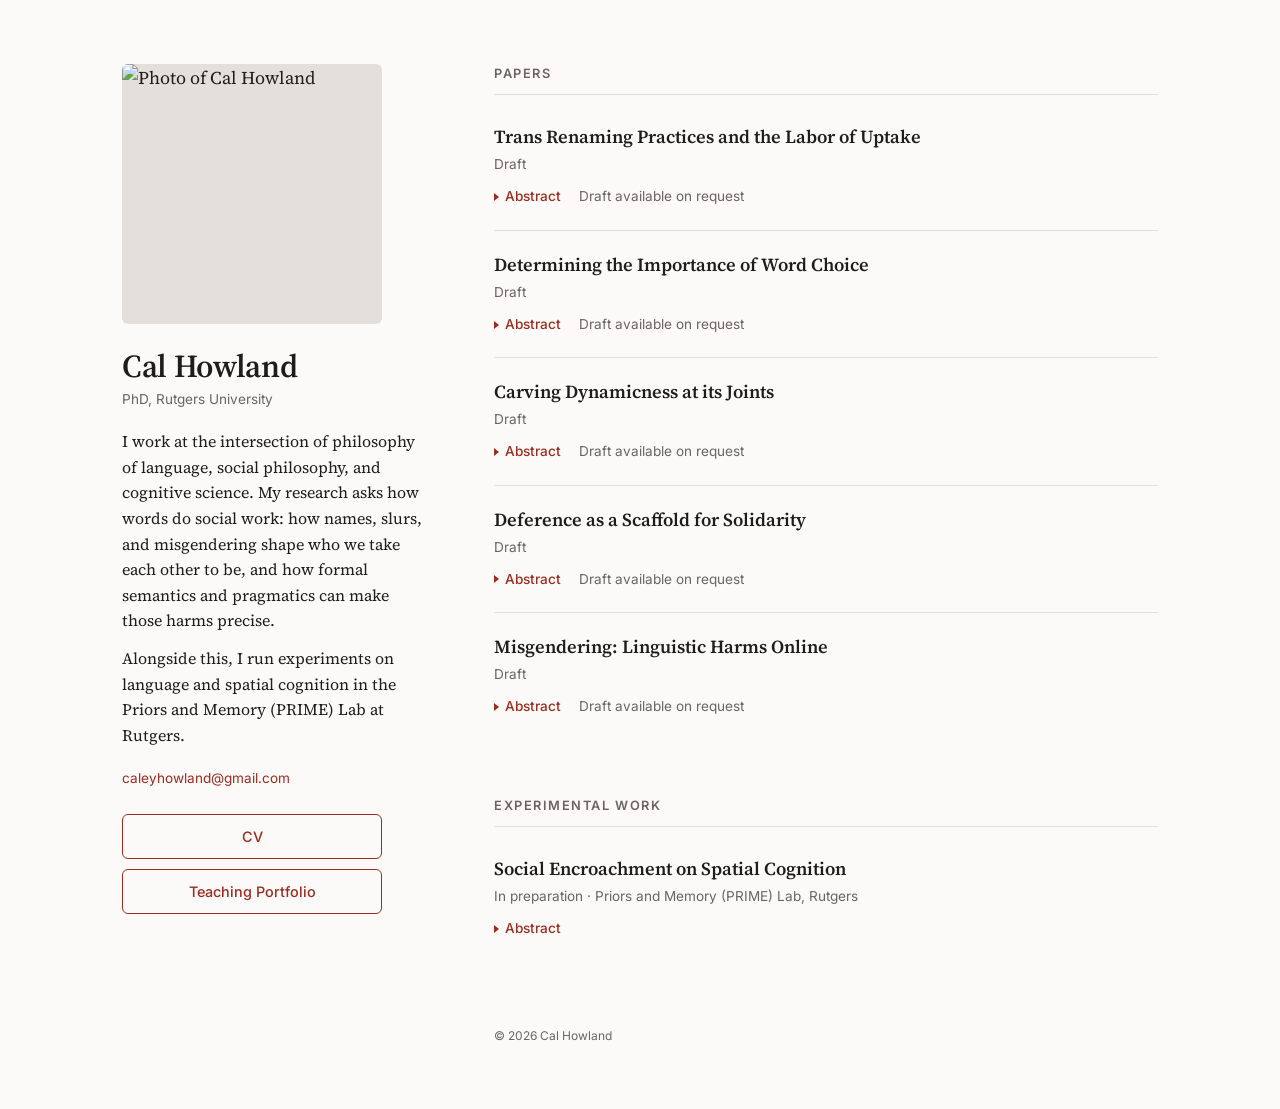
==== index.html @ 6ff183d9 "Add files via upload" ====
<!DOCTYPE html>
<html lang="en">
<head>
  <meta charset="utf-8">
  <meta name="viewport" content="width=device-width, initial-scale=1">
  <title>Cal Howland</title>
  <meta name="description" content="Cal Howland — philosophy of language, social philosophy, and cognitive science.">
  <link rel="preconnect" href="https://fonts.googleapis.com">
  <link rel="preconnect" href="https://fonts.gstatic.com" crossorigin>
  <link href="https://fonts.googleapis.com/css2?family=Inter:wght@400;500;600&family=Source+Serif+4:ital,opsz,wght@0,8..60,400;0,8..60,600;1,8..60,400&display=swap" rel="stylesheet">
  <link rel="stylesheet" href="style.css">
</head>
<body>
  <div class="wrapper">

    <!-- ===================== LEFT: photo + bio + links ===================== -->
    <aside class="sidebar">
      <!-- Replace images/profile.jpg with your own photo (square crops look best). -->
      <img class="photo" src="images/profile.jpg" alt="Photo of Cal Howland">

      <h1 class="name"><a href="index.html">Cal Howland</a></h1>
      <p class="role">PhD, Rutgers University</p>

      <div class="bio">
        <p>I work at the intersection of philosophy of language, social philosophy, and cognitive science. My research asks how words do social work: how names, slurs, and misgendering shape who we take each other to be, and how formal semantics and pragmatics can make those harms precise.</p>
        <p>Alongside this, I run experiments on language and spatial cognition in the Priors and Memory (PRIME) Lab at Rutgers.</p>
      </div>

      <p class="contact">
        <a href="mailto:caleyhowland@gmail.com">caleyhowland@gmail.com</a>
      </p>

      <nav class="buttons">
        <!-- Put your CV in the files/ folder with this exact name, or change the link. -->
        <a class="button" href="files/Howland_CV.pdf" target="_blank" rel="noopener">CV</a>
        <a class="button" href="teaching.html">Teaching Portfolio</a>
      </nav>
    </aside>

    <!-- ===================== RIGHT: papers ===================== -->
    <main>

      <section>
        <h2>Papers</h2>

        <!--
          HOW TO ADD A PAPER: copy one <article class="entry"> ... </article> block.
          - Status line goes in .entry-meta (e.g., "Under review", "Forthcoming in <em>Journal</em>").
          - To link a draft, put the PDF in files/ and use: <a href="files/your-draft.pdf">Draft (PDF)</a>
          - If you'd rather not post a draft, keep: <span class="note">Draft available on request</span>
        -->

        <article class="entry">
          <h3 class="entry-title">Trans Renaming Practices and the Labor of Uptake</h3>
          <p class="entry-meta">Draft</p>
          <div class="entry-links">
            <details>
              <summary>Abstract</summary>
              <div class="abstract">
                <p>[Placeholder — replace with your abstract.] This paper argues that trans renaming is a replacement speech practice, and that this distinguishes chosen names from nicknames and other "go-by" names. Engaging Camp (2025) and Nowak &amp; Michaelson (2025), I examine what successful renaming requires of a speech community, and the labor of securing uptake that falls on the person renamed.</p>
              </div>
            </details>
            <span class="note">Draft available on request</span>
          </div>
        </article>

        <article class="entry">
          <h3 class="entry-title">Determining the Importance of Word Choice</h3>
          <p class="entry-meta">Draft</p>
          <div class="entry-links">
            <details>
              <summary>Abstract</summary>
              <div class="abstract">
                <p>[Placeholder — replace with your abstract.] This paper extends Simons et al.'s (2010) QUD-based notion of at-issueness to sub-propositional and expressive content, using slurs as a central case study. I propose a neutral-counterpart substitution diagnostic and a tripartite distinction between strongly, weakly, and not at-issue content, and apply it to Potts's classes of expressives.</p>
              </div>
            </details>
            <span class="note">Draft available on request</span>
          </div>
        </article>

        <article class="entry">
          <h3 class="entry-title">Carving Dynamicness at its Joints</h3>
          <p class="entry-meta">Draft</p>
          <div class="entry-links">
            <details>
              <summary>Abstract</summary>
              <div class="abstract">
                <p>[Placeholder — replace with your abstract.] Rothschild and Yalcin characterize static semantic systems by idempotence and commutativity; van Benthem characterizes them by eliminativity and distributivity. It is natural to read the former as a conservative extension of the latter. I argue that the two criteria diverge within van Benthem's own domain, and I relate Rothschild and Yalcin's representation theorem to Cayley's theorem.</p>
              </div>
            </details>
            <span class="note">Draft available on request</span>
          </div>
        </article>

        <article class="entry">
          <!-- Working title — change to your real title. -->
          <h3 class="entry-title">Deference as a Scaffold for Solidarity</h3>
          <p class="entry-meta">Draft</p>
          <div class="entry-links">
            <details>
              <summary>Abstract</summary>
              <div class="abstract">
                <p>[Placeholder — replace with your abstract.] Responding to Hannon (2025) on standpoint epistemology, I argue that deference can function as a practical scaffold for solidarity, rather than requiring prior moral understanding. Using ACT UP during the AIDS crisis as a central case, contrasted with GMHC, I distinguish "praxis-to-principles" from "principles-to-praxis" models of coalition.</p>
              </div>
            </details>
            <span class="note">Draft available on request</span>
          </div>
        </article>

        <article class="entry">
          <h3 class="entry-title">Misgendering: Linguistic Harms Online</h3>
          <p class="entry-meta">Draft</p>
          <div class="entry-links">
            <details>
              <summary>Abstract</summary>
              <div class="abstract">
                <p>[Placeholder — replace with your abstract.] This paper examines the role online platforms play in misgendering.</p>
              </div>
            </details>
            <span class="note">Draft available on request</span>
          </div>
        </article>
      </section>

      <section>
        <h2>Experimental Work</h2>

        <article class="entry">
          <h3 class="entry-title">Social Encroachment on Spatial Cognition</h3>
          <p class="entry-meta">In preparation · Priors and Memory (PRIME) Lab, Rutgers</p>
          <div class="entry-links">
            <details>
              <summary>Abstract</summary>
              <div class="abstract">
                <p>[Placeholder — replace with your abstract.] How do social features shape cognitive maps? Across a pilot and two experimental runs, participants placed countries on an empty map, chose nearest neighbours, ranked distances, and rated sentences using relative locative terms such as <em>left</em> and <em>right</em>.</p>
              </div>
            </details>
          </div>
        </article>
      </section>

      <footer>
        &copy; 2026 Cal Howland
      </footer>
    </main>

  </div>
</body>
</html>
---- style.css ----
/* ------------------------------------------------------------------
   Cal Howland — academic site
   Edit the colour variables below to retheme the whole site.
   ------------------------------------------------------------------ */

:root {
  --bg: #fbfaf8;
  --ink: #1f1d1b;
  --muted: #6b6560;
  --rule: #e4dfda;
  --accent: #9b2c1f;        /* deep red — links, buttons, highlights */
  --accent-soft: #f6ebe8;
  --card: #ffffff;
  --serif: "Source Serif 4", Georgia, "Times New Roman", serif;
  --sans: "Inter", -apple-system, BlinkMacSystemFont, "Segoe UI", sans-serif;
}

@media (prefers-color-scheme: dark) {
  :root {
    --bg: #171615;
    --ink: #ece8e4;
    --muted: #a39d97;
    --rule: #33302d;
    --accent: #e08a76;
    --accent-soft: #2a1f1c;
    --card: #1e1c1b;
  }
}

* { box-sizing: border-box; }

html { -webkit-text-size-adjust: 100%; }

body {
  margin: 0;
  background: var(--bg);
  color: var(--ink);
  font-family: var(--serif);
  font-size: 18px;
  line-height: 1.6;
}

a { color: var(--accent); text-decoration: none; }
a:hover { text-decoration: underline; text-underline-offset: 3px; }

/* ---------- Layout: sidebar | main ---------- */

.wrapper {
  max-width: 1100px;
  margin: 0 auto;
  padding: 64px 32px;
  display: grid;
  grid-template-columns: 300px 1fr;
  gap: 72px;
  align-items: start;
}

.sidebar {
  position: sticky;
  top: 48px;
}

/* ---------- Sidebar ---------- */

.photo {
  width: 100%;
  max-width: 260px;
  aspect-ratio: 1 / 1;
  object-fit: cover;
  border-radius: 6px;
  display: block;
  background: var(--rule);
}

.name {
  font-size: 2rem;
  line-height: 1.15;
  font-weight: 600;
  margin: 24px 0 4px;
  letter-spacing: -0.01em;
}

.name a { color: inherit; }
.name a:hover { text-decoration: none; }

.role {
  font-family: var(--sans);
  font-size: 0.85rem;
  color: var(--muted);
  margin: 0 0 20px;
  line-height: 1.5;
}

.bio {
  font-size: 1rem;
  margin: 0 0 20px;
}

.bio p { margin: 0 0 12px; }

.contact {
  font-family: var(--sans);
  font-size: 0.85rem;
  margin: 0 0 24px;
  word-break: break-word;
}

.buttons {
  display: flex;
  flex-direction: column;
  gap: 10px;
  max-width: 260px;
}

.button {
  display: block;
  text-align: center;
  font-family: var(--sans);
  font-size: 0.9rem;
  font-weight: 500;
  padding: 10px 16px;
  border: 1.5px solid var(--accent);
  border-radius: 6px;
  color: var(--accent);
  transition: background 0.15s, color 0.15s;
}

.button:hover,
.button.current {
  background: var(--accent);
  color: var(--bg);
  text-decoration: none;
}

/* ---------- Main column ---------- */

main h2 {
  font-family: var(--sans);
  font-size: 0.8rem;
  font-weight: 600;
  letter-spacing: 0.12em;
  text-transform: uppercase;
  color: var(--muted);
  margin: 0 0 8px;
  padding-bottom: 10px;
  border-bottom: 1px solid var(--rule);
}

main section + section { margin-top: 56px; }

.intro {
  font-size: 1.05rem;
  margin: 16px 0 0;
}

/* ---------- Paper / course entries ---------- */

.entry {
  padding: 22px 0;
  border-bottom: 1px solid var(--rule);
}

.entry:last-child { border-bottom: none; }

.entry-title {
  font-size: 1.15rem;
  font-weight: 600;
  line-height: 1.35;
  margin: 0 0 4px;
}

.entry-meta {
  font-family: var(--sans);
  font-size: 0.85rem;
  color: var(--muted);
  margin: 0 0 10px;
}

.entry-meta em { font-style: italic; }

.entry-links {
  display: flex;
  flex-wrap: wrap;
  align-items: center;
  gap: 6px 18px;
  font-family: var(--sans);
  font-size: 0.85rem;
}

/* Drop-down abstracts (native <details>, no JavaScript needed) */

details { flex: 0 0 auto; }
details[open] { flex-basis: 100%; }   /* open abstract takes the full row */

details > summary {
  list-style: none;
  cursor: pointer;
  display: inline-flex;
  align-items: center;
  gap: 6px;
  color: var(--accent);
  font-family: var(--sans);
  font-size: 0.85rem;
  font-weight: 500;
  user-select: none;
}

details > summary::-webkit-details-marker { display: none; }

details > summary::before {
  content: "";
  width: 0;
  height: 0;
  border-left: 5px solid currentColor;
  border-top: 4px solid transparent;
  border-bottom: 4px solid transparent;
  transition: transform 0.15s;
}

details[open] > summary::before { transform: rotate(90deg); }

details > summary:hover { text-decoration: underline; text-underline-offset: 3px; }

.abstract {
  margin: 12px 0 4px;
  padding: 14px 18px;
  background: var(--accent-soft);
  border-left: 3px solid var(--accent);
  border-radius: 0 4px 4px 0;
  font-family: var(--serif);
  font-size: 0.98rem;
}

.abstract p { margin: 0 0 10px; }
.abstract p:last-child { margin-bottom: 0; }

.entry-links .note { color: var(--muted); }

/* ---------- Footer ---------- */

footer {
  margin-top: 64px;
  font-family: var(--sans);
  font-size: 0.75rem;
  color: var(--muted);
}

/* ---------- Mobile ---------- */

@media (max-width: 820px) {
  body { font-size: 17px; }

  .wrapper {
    grid-template-columns: 1fr;
    gap: 40px;
    padding: 32px 16px;
  }

  .sidebar { position: static; }

  .photo { max-width: 180px; }

  .buttons {
    flex-direction: row;
    max-width: none;
  }

  .button { flex: 1; }
}
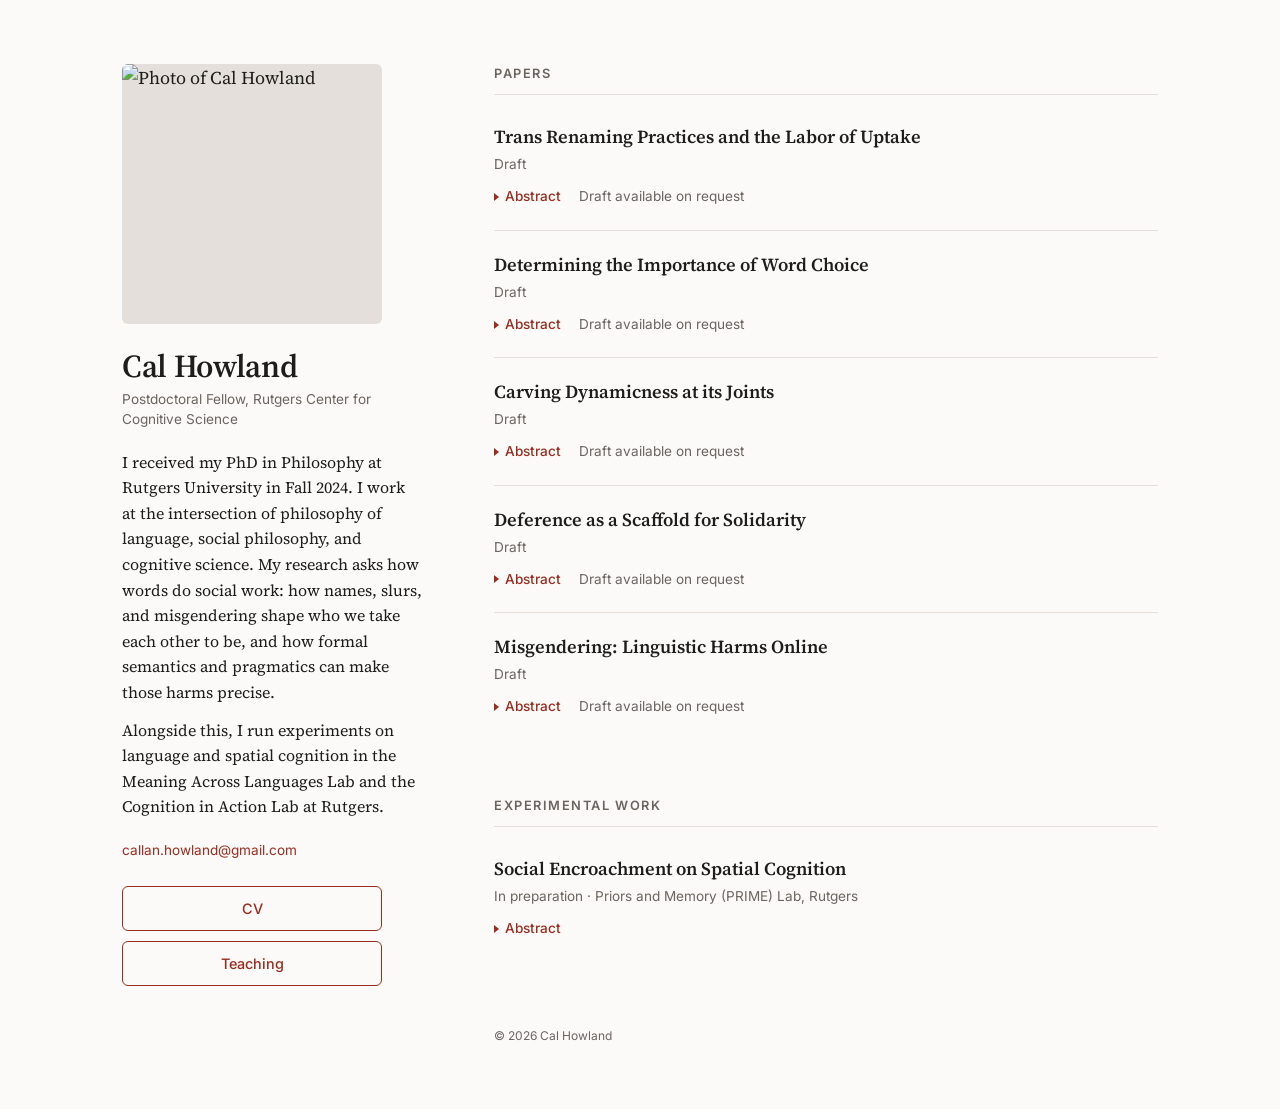
==== commit 29c5944a: "Update index.html" ====
--- a/index.html
+++ b/index.html
@@ -19,21 +19,21 @@
       <img class="photo" src="images/profile.jpg" alt="Photo of Cal Howland">
 
       <h1 class="name"><a href="index.html">Cal Howland</a></h1>
-      <p class="role">PhD, Rutgers University</p>
+      <p class="role">Postdoctoral Fellow, Rutgers Center for Cognitive Science</p>
 
       <div class="bio">
-        <p>I work at the intersection of philosophy of language, social philosophy, and cognitive science. My research asks how words do social work: how names, slurs, and misgendering shape who we take each other to be, and how formal semantics and pragmatics can make those harms precise.</p>
-        <p>Alongside this, I run experiments on language and spatial cognition in the Priors and Memory (PRIME) Lab at Rutgers.</p>
+        <p>I received my PhD in Philosophy at Rutgers University in Fall 2024. I work at the intersection of philosophy of language, social philosophy, and cognitive science. My research asks how words do social work: how names, slurs, and misgendering shape who we take each other to be, and how formal semantics and pragmatics can make those harms precise.</p>
+        <p>Alongside this, I run experiments on language and spatial cognition in the Meaning Across Languages Lab and the Cognition in Action Lab at Rutgers.</p>
       </div>
 
       <p class="contact">
-        <a href="mailto:caleyhowland@gmail.com">caleyhowland@gmail.com</a>
+        <a href="mailto:callan.howland@gmail.com">callan.howland@gmail.com</a>
       </p>
 
       <nav class="buttons">
         <!-- Put your CV in the files/ folder with this exact name, or change the link. -->
-        <a class="button" href="files/Howland_CV.pdf" target="_blank" rel="noopener">CV</a>
-        <a class="button" href="teaching.html">Teaching Portfolio</a>
+        <a class="button" href="files/howland_CV.pdf" target="_blank" rel="noopener">CV</a>
+        <a class="button" href="teaching.html">Teaching</a>
       </nav>
     </aside>
 
@@ -57,7 +57,7 @@
             <details>
               <summary>Abstract</summary>
               <div class="abstract">
-                <p>[Placeholder — replace with your abstract.] This paper argues that trans renaming is a replacement speech practice, and that this distinguishes chosen names from nicknames and other "go-by" names. Engaging Camp (2025) and Nowak &amp; Michaelson (2025), I examine what successful renaming requires of a speech community, and the labor of securing uptake that falls on the person renamed.</p>
+                <p>Transgender renaming has largely gone unexamined in philosophy of language. I offer an account of it as a replacement speech practice – an attempt to displace the naming practice that holds by default in a community and to install another as the default. Drawing on empirical studies of chosen names, I argue that trans people select names by their social, classificatory, infrastructural, and self-constructive content, and that this content is what the purpose of a chosen name is. Using Goffman's (1959) notions of line-taking and facework, I then argue that offering a chosen name is an opening gambit whose uptake accumulates across a community rather than occurring at once, and that successful renaming is a markedness reversal. That is, the chosen name becomes the community's default while the prior name becomes marked and eventually legible as refusal rather than error. Two upshots follow for the recent debate between Camp (2025) and Nowak and Michaelson (2025) over whether the social richness characteristic of nicknames distinguishes them from names people "go-by." Against Nowak and Michaelson, "go-by" names are a real category, since without one, renaming would have no success condition. Counter to Camp, what makes a name a go-by name is not that its framing effects are incidental, but its standing as a community's most widely ratified naming practice.</p>
               </div>
             </details>
             <span class="note">Draft available on request</span>
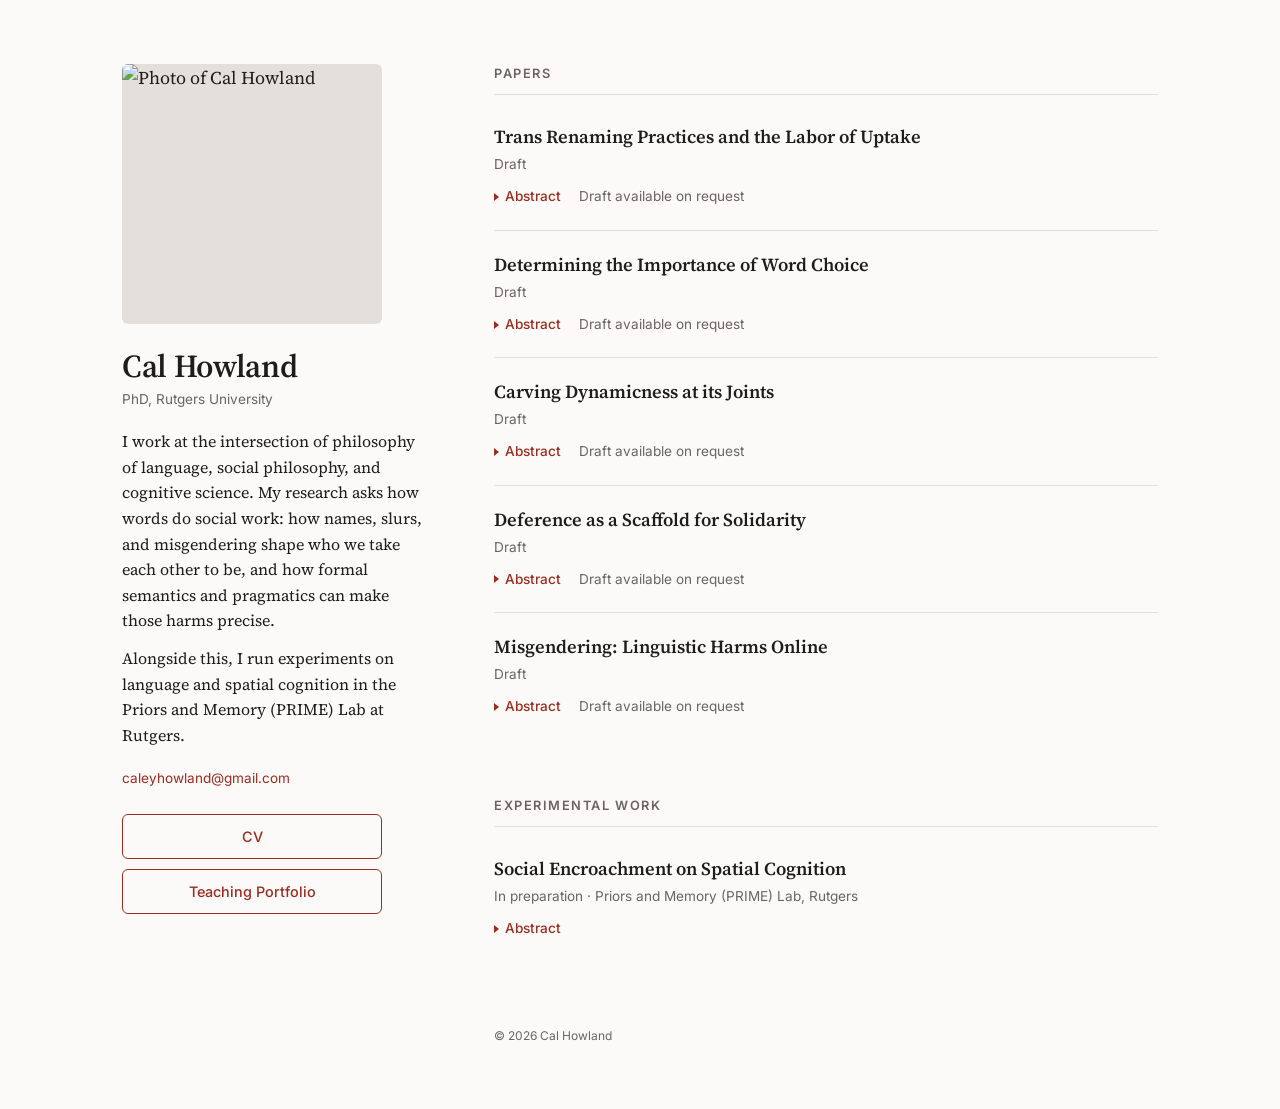
==== commit a1728299: "Add files via upload" ====
--- a/index.html
+++ b/index.html
@@ -19,21 +19,21 @@
       <img class="photo" src="images/profile.jpg" alt="Photo of Cal Howland">
 
       <h1 class="name"><a href="index.html">Cal Howland</a></h1>
-      <p class="role">Postdoctoral Fellow, Rutgers Center for Cognitive Science</p>
+      <p class="role">PhD, Rutgers University</p>
 
       <div class="bio">
-        <p>I received my PhD in Philosophy at Rutgers University in Fall 2024. I work at the intersection of philosophy of language, social philosophy, and cognitive science. My research asks how words do social work: how names, slurs, and misgendering shape who we take each other to be, and how formal semantics and pragmatics can make those harms precise.</p>
-        <p>Alongside this, I run experiments on language and spatial cognition in the Meaning Across Languages Lab and the Cognition in Action Lab at Rutgers.</p>
+        <p>I work at the intersection of philosophy of language, social philosophy, and cognitive science. My research asks how words do social work: how names, slurs, and misgendering shape who we take each other to be, and how formal semantics and pragmatics can make those harms precise.</p>
+        <p>Alongside this, I run experiments on language and spatial cognition in the Priors and Memory (PRIME) Lab at Rutgers.</p>
       </div>
 
       <p class="contact">
-        <a href="mailto:callan.howland@gmail.com">callan.howland@gmail.com</a>
+        <a href="mailto:caleyhowland@gmail.com">caleyhowland@gmail.com</a>
       </p>
 
       <nav class="buttons">
         <!-- Put your CV in the files/ folder with this exact name, or change the link. -->
-        <a class="button" href="files/howland_CV.pdf" target="_blank" rel="noopener">CV</a>
-        <a class="button" href="teaching.html">Teaching</a>
+        <a class="button" href="files/Howland_CV.pdf" target="_blank" rel="noopener">CV</a>
+        <a class="button" href="teaching.html">Teaching Portfolio</a>
       </nav>
     </aside>
 
@@ -57,7 +57,7 @@
             <details>
               <summary>Abstract</summary>
               <div class="abstract">
-                <p>Transgender renaming has largely gone unexamined in philosophy of language. I offer an account of it as a replacement speech practice – an attempt to displace the naming practice that holds by default in a community and to install another as the default. Drawing on empirical studies of chosen names, I argue that trans people select names by their social, classificatory, infrastructural, and self-constructive content, and that this content is what the purpose of a chosen name is. Using Goffman's (1959) notions of line-taking and facework, I then argue that offering a chosen name is an opening gambit whose uptake accumulates across a community rather than occurring at once, and that successful renaming is a markedness reversal. That is, the chosen name becomes the community's default while the prior name becomes marked and eventually legible as refusal rather than error. Two upshots follow for the recent debate between Camp (2025) and Nowak and Michaelson (2025) over whether the social richness characteristic of nicknames distinguishes them from names people "go-by." Against Nowak and Michaelson, "go-by" names are a real category, since without one, renaming would have no success condition. Counter to Camp, what makes a name a go-by name is not that its framing effects are incidental, but its standing as a community's most widely ratified naming practice.</p>
+                <p>[Placeholder — replace with your abstract.] This paper argues that trans renaming is a replacement speech practice, and that this distinguishes chosen names from nicknames and other "go-by" names. Engaging Camp (2025) and Nowak &amp; Michaelson (2025), I examine what successful renaming requires of a speech community, and the labor of securing uptake that falls on the person renamed.</p>
               </div>
             </details>
             <span class="note">Draft available on request</span>
